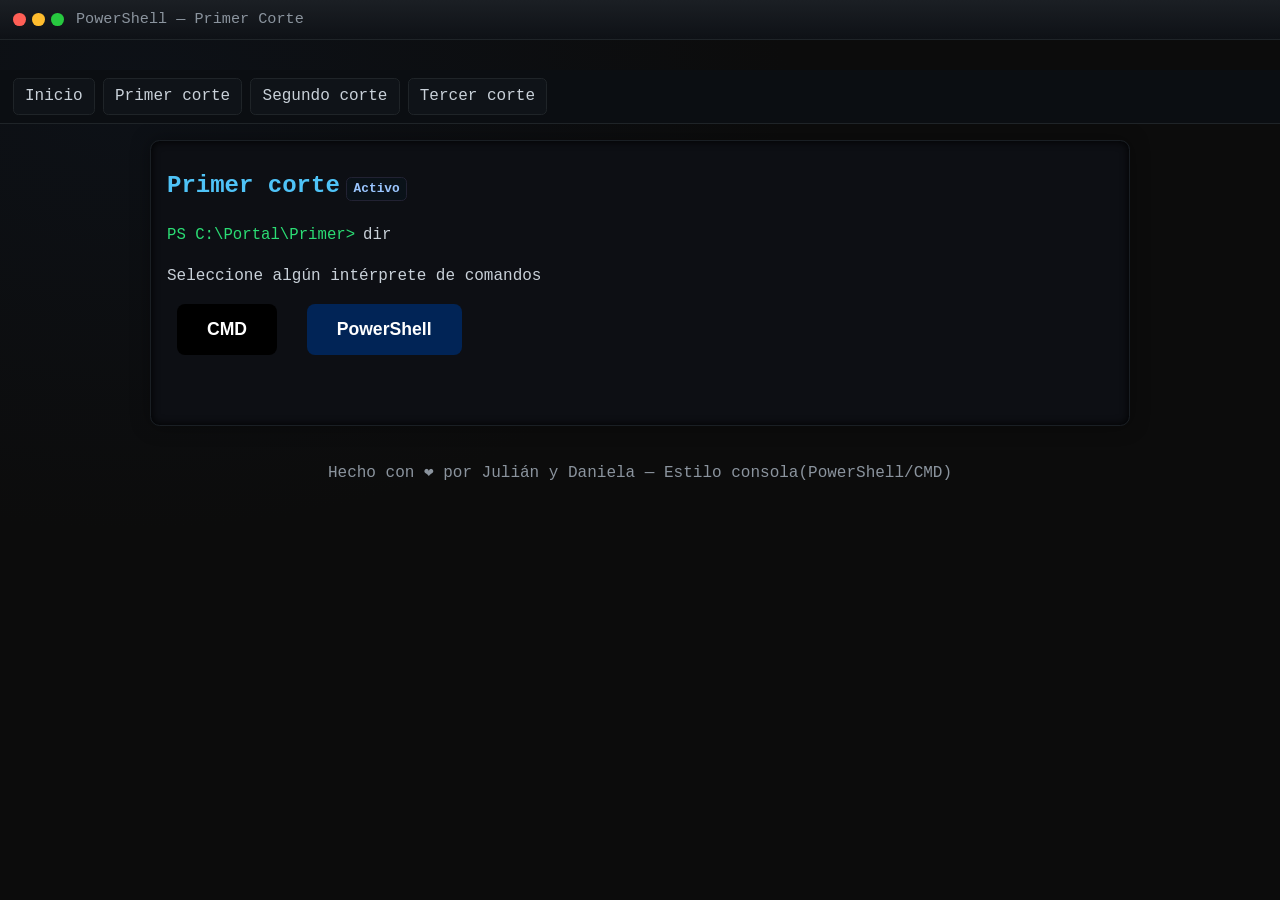
==== primer.html @ 41e444ce "Add: sitie_web" ====
<!DOCTYPE html>
<html lang="es">
<head>
  <meta charset="utf-8" />
  <meta name="viewport" content="width=device-width, initial-scale=1" />
  <title>Primer corte — Portal Consola</title>
  <link rel="stylesheet" href="Styles/base.css">
  <link rel="stylesheet" href="Styles/corte.css">
</head>
<body>
  <header class="titlebar">
    <div class="dots"><span class="dot dot-close"></span><span class="dot dot-min"></span><span class="dot dot-max"></span></div>
    <div class="title">PowerShell — Primer Corte</div>
  </header>

  <nav class="nav">
    <a class="nav-link" href="index.html">Inicio</a>
    <a class="nav-link" href="primer.html">Primer corte</a>
    <a class="nav-link" href="segundo.html">Segundo corte</a>
    <a class="nav-link" href="tercer.html">Tercer corte</a>
  </nav>

  <main class="console">
    <section class="section">
      <h2>Primer corte<span class="badge">Activo</span></h2>

      <div class="line">
        <span class="prompt">PS C:\Portal\Primer></span>
        <span>dir</span>
      </div>
      <div class="selector-principal">
        <p>Seleccione algún intérprete de comandos</p>
        <button id="btn-cmd" class="btn-terminal cmd">CMD</button>
        <button id="btn-ps" class="btn-terminal ps">PowerShell</button>
      </div>
      <div id="contenedor-categorias" class="menu-grid"></div>
    
    <section id="detalle-comando" class="ficha oculto">
      <h3 id="titulo-opcion"></h3>

      <div class="info-block">
        <strong>Descripción:</strong>
        <p id="desc"></p>
      </div>

      <div class="info-block">
        <strong>Sintaxis:</strong>
        <pre><code id="sintaxis"></code></pre>
      </div>

      <div class="info-block">
        <strong>Ejemplo:</strong>
        <pre><code id="ejemplo"></code></pre>
      </div>
    </section>
  </main>

  <footer class="footer">Hecho con ❤ por Julián y Daniela — Estilo consola(PowerShell/CMD)</footer>
  <script src="JS/common.js"></script>
</body>
</html>
---- Styles/base.css ----
:root{
  --bg: #0c0c0c;
  --panel:#0d0f14;
  --fg: #c9d1d9;
  --muted:#8b949e;
  --accent:#00ff88;    /* verde terminal */
  --accent-2:#4fc3f7;  /* cian PowerShell */
  --error:#ff4d4f;
  --warn:#ffd166;
  --ok:#7bd88f;
  --border:#1f2428;
  --prompt:#2bdc74;
  --link:#58a6ff;
}

* { box-sizing: border-box; }
html, body { height: 100%; margin: 0; }
body{
  background: radial-gradient(1200px 800px at 10% 10%, #0d1117 0%, var(--bg) 55%) fixed;
  color: var(--fg);
  font-family: ui-monospace, SFMono-Regular, Menlo, Consolas, "Liberation Mono", monospace;
  line-height: 1.5;
}

/* Window-like title bar */
.titlebar{
  display:flex; align-items:center; gap:.75rem;
  padding:.5rem .8rem;
  background: linear-gradient(180deg, #1b1f24 0%, #0e1116 100%);
  border-bottom:1px solid var(--border);
}
.dots{ display:flex; gap:.4rem; }
.dot{ width:.8rem; height:.8rem; border-radius:50%; display:inline-block; }
.dot-close{ background:#ff5f56; }
.dot-min{   background:#ffbd2e; }
.dot-max{   background:#27c93f; }
.title{ color:var(--muted); font-size:.95rem; white-space:nowrap; overflow:hidden; text-overflow:ellipsis; }

/* Nav */
.nav{
  display:flex; gap:.5rem; padding:.5rem .8rem;
  background:#0b0e12; border-bottom:1px solid var(--border);
  position: sticky; top:0; z-index: 20;
}
.nav a{
  color:var(--fg); text-decoration:none; padding:.35rem .7rem;
  border:1px solid var(--border); border-radius:.33rem; background:#0f1318;
}
.nav a:hover{ border-color:#24303a; background:#0f1720; }
.nav a.active{ outline:2px solid var(--accent-2); }

/* Console panel */
.console{
  max-width: 980px; margin: 1rem auto; padding: 1rem;
  background: var(--panel); border:1px solid #1a1f24; border-radius:.6rem;
  box-shadow: 0 0 0.5rem #000 inset, 0 0 1.2rem rgba(0,0,0,.35);
}

h1, h2{ color: var(--accent-2); margin-top:.2rem; }
.section{ padding: .5rem 0 1.5rem; border-bottom:1px dashed #1f2530; }
.section:last-child{ border-bottom:none; }

.line{
  display:flex; gap:.5rem; align-items: baseline;
  font-size: 0.98rem; margin:.25rem 0;
}
.prompt{ color: var(--prompt); white-space: nowrap; }

.output{
  margin:.35rem 0 .9rem; padding:.7rem .9rem;
  background: #0b1016; border:1px solid #131a22; border-radius:.35rem;
  color: #d1d5db; white-space: pre-wrap;
}
.output.success{ border-color:#0f2b1b; background:#0c1511; color: var(--ok); }
.output.info{    border-color:#0d1d29; background:#0a1219; color:#8ad1ff; }
.output.warning{ border-color:#2c2711; background:#161309; color: var(--warn); }
.output.error{   border-color:#2b1214; background:#17090a; color: var(--error); }
.table-like{
  background:#0b1016; border:1px solid #131a22; padding:.6rem .8rem; border-radius:.35rem;
}

.footer{
  text-align:center; color: var(--muted); padding: 1.2rem 0 2rem;
}

@media (max-width: 720px){
  .prompt{ max-width: 45vw; overflow: hidden; text-overflow: ellipsis; }
}

header { text-align: center; margin-bottom: 30px; }

/* Botones Principales */
.btn-terminal {
    padding: 15px 30px;
    font-size: 1.1rem;
    font-weight: bold;
    cursor: pointer;
    border: none;
    border-radius: 8px;
    margin: 0 10px;
    transition: transform 0.2s;
}

.btn-terminal:hover { transform: scale(1.05); }

.cmd { background-color: #000; color: #fff; } /* Estilo CMD */
.ps { background-color: #012456; color: #fff; } /* Estilo PowerShell azul */

/* Contenedor de Categorías (Botones secundarios) */
.menu-grid {
    display: flex;
    justify-content: center;
    flex-wrap: wrap;
    gap: 10px;
    margin-bottom: 30px;
}

.btn-categoria {
    padding: 10px 20px;
    background-color: #fff;
    border: 2px solid #ddd;
    border-radius: 20px;
    cursor: pointer;
    transition: all 0.3s;
}

.btn-categoria:hover {
    background-color: #e9ecef;
    border-color: #adb5bd;
}

/* Ficha Técnica */
.ficha {
    max-width: 700px;
    margin: 0 auto;
    background: #fff;
    padding: 25px;
    border-radius: 12px;
    box-shadow: 0 4px 15px rgba(0,0,0,0.1);
}

.oculto { display: none; } /* El JS quita esta clase al hacer clic */

.info-block {
  margin-bottom: 15px;
  padding: 12px;
  background: #0b1016;
  border: 1px solid #131a22;
  border-radius: 6px;
  color: #c9d1d9;
}

pre {
    background: #272822;
    color: #f8f8f2;
    padding: 15px;
    border-radius: 5px;
    overflow-x: auto;
}

code { font-family: 'Consolas', monospace; }
---- Styles/corte.css ----
/* Estilos específicos para páginas de cortes */
.badge {
  display:inline-block; padding:.1rem .4rem; border:1px solid #223; border-radius:.33rem;
  color:#9ac6ff; background:#0a1219; margin-left:.4rem; font-size:.8rem;
}
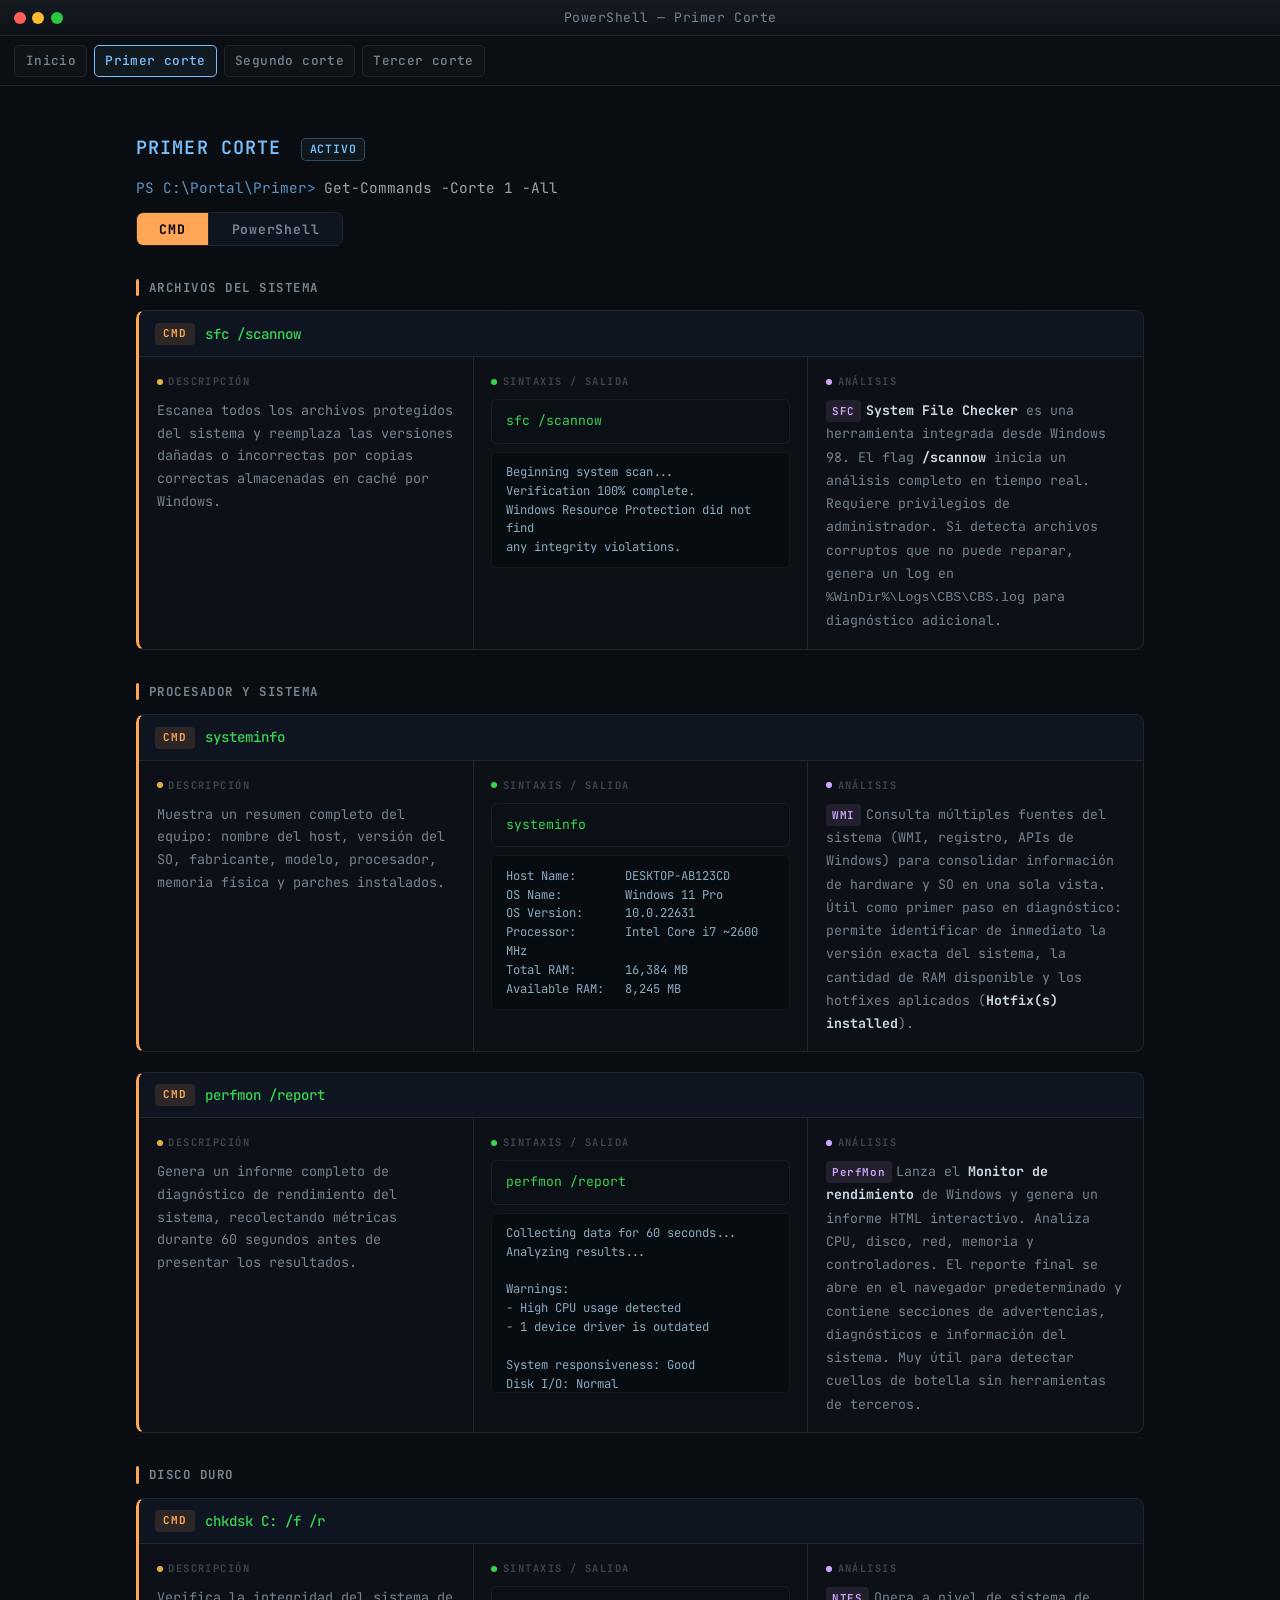
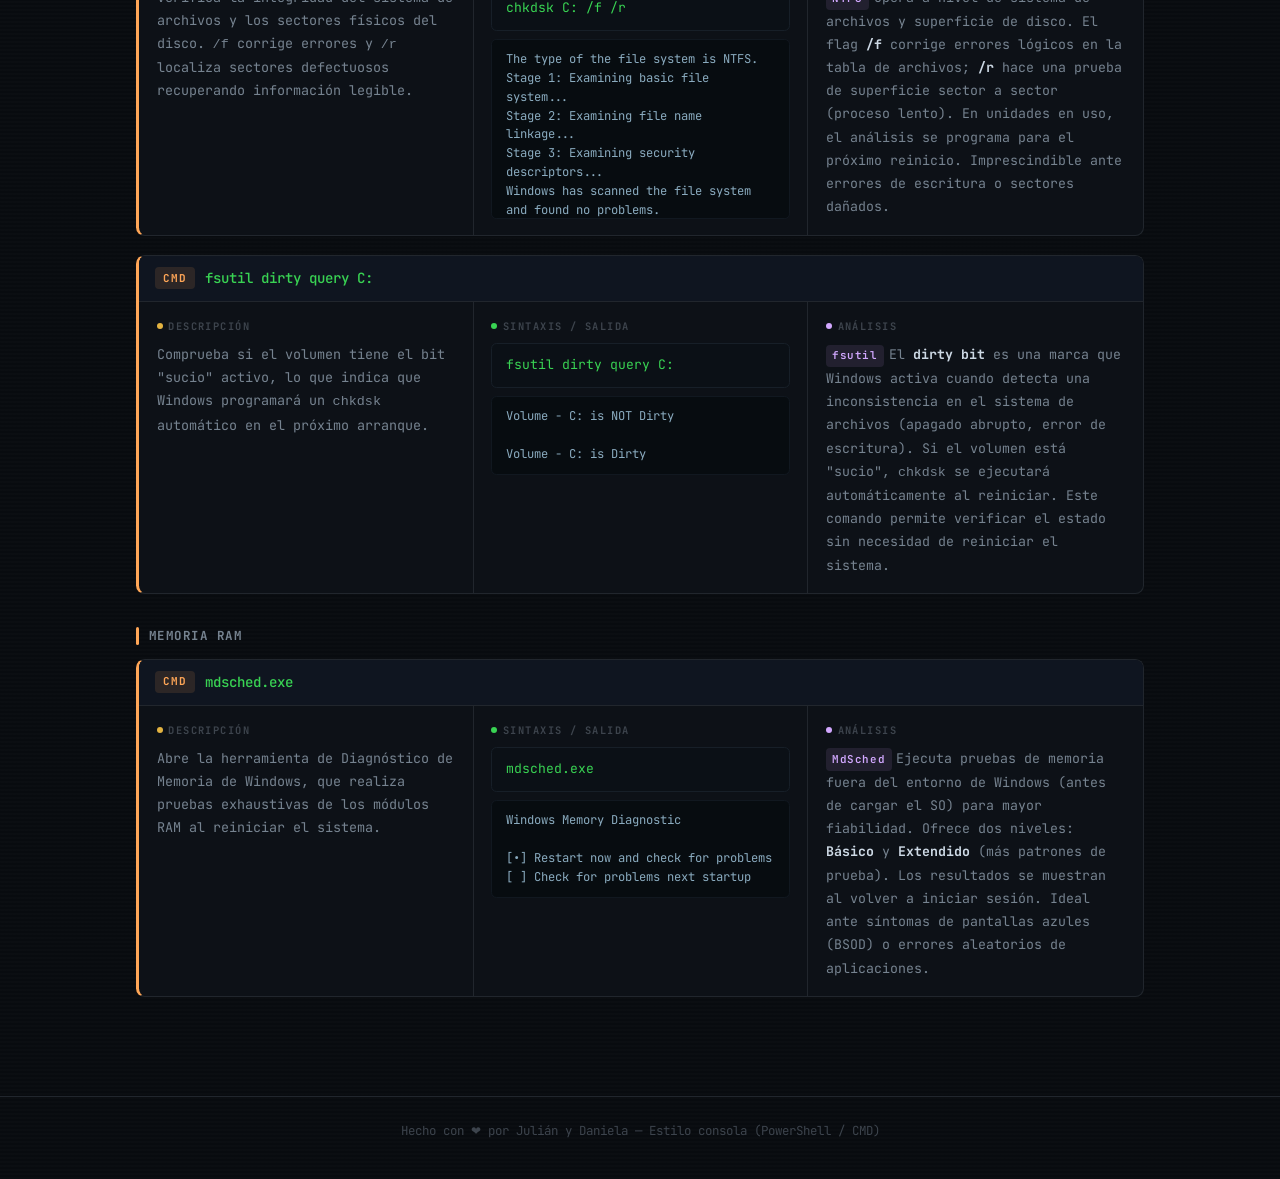
==== commit 1b3b3058: "ADD and FIX: Agregar tema de instalacion de windows, linux, y mejora de parto encomandos CMD" ====
--- a/primer.html
+++ b/primer.html
@@ -3,13 +3,18 @@
 <head>
   <meta charset="utf-8" />
   <meta name="viewport" content="width=device-width, initial-scale=1" />
-  <title>Primer corte — Portal Consola</title>
+  <title>Primer Corte — Portal Consola</title>
   <link rel="stylesheet" href="Styles/base.css">
   <link rel="stylesheet" href="Styles/corte.css">
 </head>
 <body>
+
   <header class="titlebar">
-    <div class="dots"><span class="dot dot-close"></span><span class="dot dot-min"></span><span class="dot dot-max"></span></div>
+    <div class="dots">
+      <span class="dot dot-close"></span>
+      <span class="dot dot-min"></span>
+      <span class="dot dot-max"></span>
+    </div>
     <div class="title">PowerShell — Primer Corte</div>
   </header>
 
@@ -22,40 +27,464 @@
 
   <main class="console">
     <section class="section">
-      <h2>Primer corte<span class="badge">Activo</span></h2>
+      <h2>Primer corte <span class="badge">Activo</span></h2>
 
       <div class="line">
-        <span class="prompt">PS C:\Portal\Primer></span>
-        <span>dir</span>
+        <span class="prompt-ps">PS C:\Portal\Primer&gt;</span>
+        <span>Get-Commands -Corte 1 -All</span>
       </div>
-      <div class="selector-principal">
-        <p>Seleccione algún intérprete de comandos</p>
-        <button id="btn-cmd" class="btn-terminal cmd">CMD</button>
-        <button id="btn-ps" class="btn-terminal ps">PowerShell</button>
+
+      <!-- Tab selector -->
+      <div class="terminal-tabs">
+        <button class="tab-btn cmd" id="tab-cmd">CMD</button>
+        <button class="tab-btn ps"  id="tab-ps">PowerShell</button>
       </div>
-      <div id="contenedor-categorias" class="menu-grid"></div>
-    
-    <section id="detalle-comando" class="ficha oculto">
-      <h3 id="titulo-opcion"></h3>
-
-      <div class="info-block">
-        <strong>Descripción:</strong>
-        <p id="desc"></p>
-      </div>
-
-      <div class="info-block">
-        <strong>Sintaxis:</strong>
-        <pre><code id="sintaxis"></code></pre>
-      </div>
-
-      <div class="info-block">
-        <strong>Ejemplo:</strong>
-        <pre><code id="ejemplo"></code></pre>
-      </div>
+
+
+      <!-- ══════════════════ CMD SECTION ══════════════════ -->
+      <div id="sec-cmd" class="shell-section">
+
+        <!-- Categoría: Archivos del sistema -->
+        <div class="category-header cmd"><h3>Archivos del sistema</h3></div>
+
+        <article class="cmd-card cmd-card-style">
+          <div class="cmd-card-head">
+            <span class="chip chip-cmd">CMD</span>
+            <span class="syntax-inline">sfc /scannow</span>
+          </div>
+          <div class="cmd-card-body">
+            <div class="cmd-col col-desc">
+              <div class="cmd-col-label">Descripción</div>
+              <p>Escanea todos los archivos protegidos del sistema y reemplaza las versiones dañadas
+              o incorrectas por copias correctas almacenadas en caché por Windows.</p>
+            </div>
+            <div class="cmd-col col-syntax">
+              <div class="cmd-col-label">Sintaxis / Salida</div>
+              <div class="syntax-block">sfc /scannow</div>
+              <div class="output-block" style="margin-top:.5rem">Beginning system scan...
+Verification 100% complete.
+Windows Resource Protection did not find
+any integrity violations.</div>
+            </div>
+            <div class="cmd-col col-analysis">
+              <div class="cmd-col-label">Análisis</div>
+              <div class="analysis-block">
+                <span class="tag">SFC</span><strong>System File Checker</strong> es una herramienta
+                integrada desde Windows 98. El flag <strong>/scannow</strong> inicia un análisis
+                completo en tiempo real. Requiere privilegios de administrador. Si detecta archivos
+                corruptos que no puede reparar, genera un log en
+                <code>%WinDir%\Logs\CBS\CBS.log</code> para diagnóstico adicional.
+              </div>
+            </div>
+          </div>
+        </article>
+
+
+        <!-- Categoría: Procesador y Sistema -->
+        <div class="category-header cmd"><h3>Procesador y Sistema</h3></div>
+
+        <article class="cmd-card cmd-card-style">
+          <div class="cmd-card-head">
+            <span class="chip chip-cmd">CMD</span>
+            <span class="syntax-inline">systeminfo</span>
+          </div>
+          <div class="cmd-card-body">
+            <div class="cmd-col col-desc">
+              <div class="cmd-col-label">Descripción</div>
+              <p>Muestra un resumen completo del equipo: nombre del host, versión del SO,
+              fabricante, modelo, procesador, memoria física y parches instalados.</p>
+            </div>
+            <div class="cmd-col col-syntax">
+              <div class="cmd-col-label">Sintaxis / Salida</div>
+              <div class="syntax-block">systeminfo</div>
+              <div class="output-block" style="margin-top:.5rem">Host Name:       DESKTOP-AB123CD
+OS Name:         Windows 11 Pro
+OS Version:      10.0.22631
+Processor:       Intel Core i7 ~2600 MHz
+Total RAM:       16,384 MB
+Available RAM:   8,245 MB</div>
+            </div>
+            <div class="cmd-col col-analysis">
+              <div class="cmd-col-label">Análisis</div>
+              <div class="analysis-block">
+                <span class="tag">WMI</span>Consulta múltiples fuentes del sistema (WMI, registro,
+                APIs de Windows) para consolidar información de hardware y SO en una sola vista.
+                Útil como primer paso en diagnóstico: permite identificar de inmediato la versión
+                exacta del sistema, la cantidad de RAM disponible y los hotfixes aplicados
+                (<strong>Hotfix(s) installed</strong>).
+              </div>
+            </div>
+          </div>
+        </article>
+
+        <article class="cmd-card cmd-card-style">
+          <div class="cmd-card-head">
+            <span class="chip chip-cmd">CMD</span>
+            <span class="syntax-inline">perfmon /report</span>
+          </div>
+          <div class="cmd-card-body">
+            <div class="cmd-col col-desc">
+              <div class="cmd-col-label">Descripción</div>
+              <p>Genera un informe completo de diagnóstico de rendimiento del sistema,
+              recolectando métricas durante 60 segundos antes de presentar los resultados.</p>
+            </div>
+            <div class="cmd-col col-syntax">
+              <div class="cmd-col-label">Sintaxis / Salida</div>
+              <div class="syntax-block">perfmon /report</div>
+              <div class="output-block" style="margin-top:.5rem">Collecting data for 60 seconds...
+Analyzing results...
+
+Warnings:
+- High CPU usage detected
+- 1 device driver is outdated
+
+System responsiveness: Good
+Disk I/O: Normal</div>
+            </div>
+            <div class="cmd-col col-analysis">
+              <div class="cmd-col-label">Análisis</div>
+              <div class="analysis-block">
+                <span class="tag">PerfMon</span>Lanza el <strong>Monitor de rendimiento</strong>
+                de Windows y genera un informe HTML interactivo. Analiza CPU, disco, red, memoria
+                y controladores. El reporte final se abre en el navegador predeterminado y contiene
+                secciones de advertencias, diagnósticos e información del sistema. Muy útil para
+                detectar cuellos de botella sin herramientas de terceros.
+              </div>
+            </div>
+          </div>
+        </article>
+
+
+        <!-- Categoría: Disco duro -->
+        <div class="category-header cmd"><h3>Disco duro</h3></div>
+
+        <article class="cmd-card cmd-card-style">
+          <div class="cmd-card-head">
+            <span class="chip chip-cmd">CMD</span>
+            <span class="syntax-inline">chkdsk C: /f /r</span>
+          </div>
+          <div class="cmd-card-body">
+            <div class="cmd-col col-desc">
+              <div class="cmd-col-label">Descripción</div>
+              <p>Verifica la integridad del sistema de archivos y los sectores físicos del disco.
+              <code>/f</code> corrige errores y <code>/r</code> localiza sectores defectuosos
+              recuperando información legible.</p>
+            </div>
+            <div class="cmd-col col-syntax">
+              <div class="cmd-col-label">Sintaxis / Salida</div>
+              <div class="syntax-block">chkdsk C: /f /r</div>
+              <div class="output-block" style="margin-top:.5rem">The type of the file system is NTFS.
+Stage 1: Examining basic file system...
+Stage 2: Examining file name linkage...
+Stage 3: Examining security descriptors...
+Windows has scanned the file system
+and found no problems.</div>
+            </div>
+            <div class="cmd-col col-analysis">
+              <div class="cmd-col-label">Análisis</div>
+              <div class="analysis-block">
+                <span class="tag">NTFS</span>Opera a nivel de sistema de archivos y superficie
+                de disco. El flag <strong>/f</strong> corrige errores lógicos en la tabla de
+                archivos; <strong>/r</strong> hace una prueba de superficie sector a sector
+                (proceso lento). En unidades en uso, el análisis se programa para el próximo
+                reinicio. Imprescindible ante errores de escritura o sectores dañados.
+              </div>
+            </div>
+          </div>
+        </article>
+
+        <article class="cmd-card cmd-card-style">
+          <div class="cmd-card-head">
+            <span class="chip chip-cmd">CMD</span>
+            <span class="syntax-inline">fsutil dirty query C:</span>
+          </div>
+          <div class="cmd-card-body">
+            <div class="cmd-col col-desc">
+              <div class="cmd-col-label">Descripción</div>
+              <p>Comprueba si el volumen tiene el bit "sucio" activo, lo que indica que Windows
+              programará un <code>chkdsk</code> automático en el próximo arranque.</p>
+            </div>
+            <div class="cmd-col col-syntax">
+              <div class="cmd-col-label">Sintaxis / Salida</div>
+              <div class="syntax-block">fsutil dirty query C:</div>
+              <div class="output-block" style="margin-top:.5rem">Volume - C: is NOT Dirty
+<!-- o bien: -->
+Volume - C: is Dirty</div>
+            </div>
+            <div class="cmd-col col-analysis">
+              <div class="cmd-col-label">Análisis</div>
+              <div class="analysis-block">
+                <span class="tag">fsutil</span>El <strong>dirty bit</strong> es una marca que
+                Windows activa cuando detecta una inconsistencia en el sistema de archivos
+                (apagado abrupto, error de escritura). Si el volumen está "sucio",
+                <code>chkdsk</code> se ejecutará automáticamente al reiniciar. Este comando
+                permite verificar el estado sin necesidad de reiniciar el sistema.
+              </div>
+            </div>
+          </div>
+        </article>
+
+
+        <!-- Categoría: Memoria RAM -->
+        <div class="category-header cmd"><h3>Memoria RAM</h3></div>
+
+        <article class="cmd-card cmd-card-style">
+          <div class="cmd-card-head">
+            <span class="chip chip-cmd">CMD</span>
+            <span class="syntax-inline">mdsched.exe</span>
+          </div>
+          <div class="cmd-card-body">
+            <div class="cmd-col col-desc">
+              <div class="cmd-col-label">Descripción</div>
+              <p>Abre la herramienta de Diagnóstico de Memoria de Windows, que realiza pruebas
+              exhaustivas de los módulos RAM al reiniciar el sistema.</p>
+            </div>
+            <div class="cmd-col col-syntax">
+              <div class="cmd-col-label">Sintaxis / Salida</div>
+              <div class="syntax-block">mdsched.exe</div>
+              <div class="output-block" style="margin-top:.5rem">Windows Memory Diagnostic
+
+[•] Restart now and check for problems
+[ ] Check for problems next startup</div>
+            </div>
+            <div class="cmd-col col-analysis">
+              <div class="cmd-col-label">Análisis</div>
+              <div class="analysis-block">
+                <span class="tag">MdSched</span>Ejecuta pruebas de memoria fuera del entorno de
+                Windows (antes de cargar el SO) para mayor fiabilidad. Ofrece dos niveles:
+                <strong>Básico</strong> y <strong>Extendido</strong> (más patrones de prueba).
+                Los resultados se muestran al volver a iniciar sesión. Ideal ante síntomas de
+                pantallas azules (BSOD) o errores aleatorios de aplicaciones.
+              </div>
+            </div>
+          </div>
+        </article>
+
+      </div><!-- /sec-cmd -->
+
+
+      <!-- ══════════════════ POWERSHELL SECTION ══════════════════ -->
+      <div id="sec-ps" class="shell-section">
+
+        <!-- Categoría: Programas instalados -->
+        <div class="category-header"><h3>Programas instalados y actualizaciones</h3></div>
+
+        <article class="cmd-card ps-card">
+          <div class="cmd-card-head">
+            <span class="chip chip-ps">PS</span>
+            <span class="syntax-inline">Get-WmiObject Win32_Product | Select Name, Version</span>
+          </div>
+          <div class="cmd-card-body">
+            <div class="cmd-col col-desc">
+              <div class="cmd-col-label">Descripción</div>
+              <p>Lista todos los programas instalados en el sistema mediante la clase WMI
+              <code>Win32_Product</code>, mostrando nombre y versión de cada uno.</p>
+            </div>
+            <div class="cmd-col col-syntax">
+              <div class="cmd-col-label">Sintaxis / Salida</div>
+              <div class="syntax-block">Get-WmiObject Win32_Product `
+  | Select Name, Version</div>
+              <div class="output-block" style="margin-top:.5rem">Name                   Version
+----                   -------
+Google Chrome          121.0.0
+Microsoft Office 365   16.0.0
+Git                    2.44.0</div>
+            </div>
+            <div class="cmd-col col-analysis">
+              <div class="cmd-col-label">Análisis</div>
+              <div class="analysis-block">
+                <span class="tag">WMI</span><code>Win32_Product</code> consulta el instalador
+                de Windows (MSI) directamente. <strong>Nota:</strong> este cmdlet puede ser
+                lento porque valida cada paquete durante la consulta. Para listados rápidos,
+                se prefiere <code>Get-Package</code> o consultar el registro. El operador
+                <strong>|</strong> (pipeline) pasa los objetos al filtro <code>Select</code>.
+              </div>
+            </div>
+          </div>
+        </article>
+
+        <article class="cmd-card ps-card">
+          <div class="cmd-card-head">
+            <span class="chip chip-ps">PS</span>
+            <span class="syntax-inline">Get-Package</span>
+          </div>
+          <div class="cmd-card-body">
+            <div class="cmd-col col-desc">
+              <div class="cmd-col-label">Descripción</div>
+              <p>Lista los paquetes y aplicaciones instaladas usando PackageManagement (OneGet),
+              incluyendo fuentes como MSI, Chocolatey o winget.</p>
+            </div>
+            <div class="cmd-col col-syntax">
+              <div class="cmd-col-label">Sintaxis / Salida</div>
+              <div class="syntax-block">Get-Package</div>
+              <div class="output-block" style="margin-top:.5rem">Name      Version  Source
+----      -------  ------
+7zip      19.00    Programs
+Git       2.44.0   Programs
+VSCode    1.87.0   Programs</div>
+            </div>
+            <div class="cmd-col col-analysis">
+              <div class="cmd-col-label">Análisis</div>
+              <div class="analysis-block">
+                <span class="tag">PackageMgmt</span>A diferencia de <code>Win32_Product</code>,
+                <strong>Get-Package</strong> es significativamente más rápido al no lanzar el
+                proceso de validación MSI. Permite filtrar por proveedor con
+                <code>-ProviderName</code> o buscar un paquete específico con
+                <code>-Name "nombre"</code>. Útil para auditorías de software.
+              </div>
+            </div>
+          </div>
+        </article>
+
+        <article class="cmd-card ps-card">
+          <div class="cmd-card-head">
+            <span class="chip chip-ps">PS</span>
+            <span class="syntax-inline">Get-WindowsUpdateLog</span>
+          </div>
+          <div class="cmd-card-body">
+            <div class="cmd-col col-desc">
+              <div class="cmd-col-label">Descripción</div>
+              <p>Convierte los registros ETL de Windows Update en un archivo de texto legible
+              (.log) y lo guarda en el escritorio del usuario actual.</p>
+            </div>
+            <div class="cmd-col col-syntax">
+              <div class="cmd-col-label">Sintaxis / Salida</div>
+              <div class="syntax-block">Get-WindowsUpdateLog</div>
+              <div class="output-block" style="margin-top:.5rem">Windows Update log successfully
+written to:
+C:\Users\Admin\Desktop\
+  WindowsUpdate.log</div>
+            </div>
+            <div class="cmd-col col-analysis">
+              <div class="cmd-col-label">Análisis</div>
+              <div class="analysis-block">
+                <span class="tag">ETW</span>Windows almacena los registros de actualización en
+                formato binario ETL (Event Tracing for Windows). Este cmdlet los convierte a
+                texto plano usando símbolos de depuración. El log resultante permite rastrear
+                descargas fallidas, errores de instalación y el historial completo de parches
+                aplicados al sistema.
+              </div>
+            </div>
+          </div>
+        </article>
+
+
+        <!-- Categoría: Procesador y sistema -->
+        <div class="category-header"><h3>Procesador y Sistema</h3></div>
+
+        <article class="cmd-card ps-card">
+          <div class="cmd-card-head">
+            <span class="chip chip-ps">PS</span>
+            <span class="syntax-inline">Get-WmiObject Win32_Processor | Select Name, NumberOfCores…</span>
+          </div>
+          <div class="cmd-card-body">
+            <div class="cmd-col col-desc">
+              <div class="cmd-col-label">Descripción</div>
+              <p>Obtiene información detallada del procesador: nombre, número de núcleos
+              físicos, hilos lógicos y velocidad máxima de reloj.</p>
+            </div>
+            <div class="cmd-col col-syntax">
+              <div class="cmd-col-label">Sintaxis / Salida</div>
+              <div class="syntax-block">Get-WmiObject Win32_Processor `
+  | Select Name,
+           NumberOfCores,
+           NumberOfLogicalProcessors</div>
+              <div class="output-block" style="margin-top:.5rem">Name              : Intel Core i7-10750H
+NumberOfCores     : 6
+LogicalProcessors : 12
+MaxClockSpeed     : 2600</div>
+            </div>
+            <div class="cmd-col col-analysis">
+              <div class="cmd-col-label">Análisis</div>
+              <div class="analysis-block">
+                <span class="tag">CIM/WMI</span>La clase <code>Win32_Processor</code> expone más
+                de 40 propiedades del CPU. La diferencia entre
+                <strong>NumberOfCores</strong> (físicos) y
+                <strong>NumberOfLogicalProcessors</strong> (hilos) indica si el procesador
+                usa Hyper-Threading. Aquí 6 núcleos → 12 hilos lógicos confirma HT activo.
+                Útil para ajustar procesos de paralelización.
+              </div>
+            </div>
+          </div>
+        </article>
+
+        <article class="cmd-card ps-card">
+          <div class="cmd-card-head">
+            <span class="chip chip-ps">PS</span>
+            <span class="syntax-inline">Get-ComputerInfo</span>
+          </div>
+          <div class="cmd-card-body">
+            <div class="cmd-col col-desc">
+              <div class="cmd-col-label">Descripción</div>
+              <p>Devuelve un objeto con más de 200 propiedades del sistema: versión de Windows,
+              nombre del equipo, memoria total, número de procesadores y mucho más.</p>
+            </div>
+            <div class="cmd-col col-syntax">
+              <div class="cmd-col-label">Sintaxis / Salida</div>
+              <div class="syntax-block">Get-ComputerInfo</div>
+              <div class="output-block" style="margin-top:.5rem">WindowsProductName   : Windows 11 Pro
+WindowsVersion       : 22H2
+CsName               : DESKTOP-AB123CD
+CsTotalPhysicalMemory: 17179869184
+CsProcessorCount     : 1</div>
+            </div>
+            <div class="cmd-col col-analysis">
+              <div class="cmd-col-label">Análisis</div>
+              <div class="analysis-block">
+                <span class="tag">CIM</span>Introducido en PowerShell 5.1, reemplaza múltiples
+                consultas WMI por una sola llamada consolidada. <strong>CsTotalPhysicalMemory</strong>
+                devuelve bytes (17 179 869 184 B = 16 GB). Para filtrar propiedades específicas
+                se puede combinar con <code>Select-Object -Property "Cs*"</code>. Muy eficiente
+                para inventario automatizado de equipos.
+              </div>
+            </div>
+          </div>
+        </article>
+
+
+        <!-- Categoría: Memoria RAM -->
+        <div class="category-header"><h3>Memoria RAM</h3></div>
+
+        <article class="cmd-card ps-card">
+          <div class="cmd-card-head">
+            <span class="chip chip-ps">PS</span>
+            <span class="syntax-inline">Get-Counter '\Memory\Available MBytes'</span>
+          </div>
+          <div class="cmd-card-body">
+            <div class="cmd-col col-desc">
+              <div class="cmd-col-label">Descripción</div>
+              <p>Consulta en tiempo real el contador de rendimiento de memoria disponible,
+              devolviendo el valor actual en megabytes junto al timestamp de la medición.</p>
+            </div>
+            <div class="cmd-col col-syntax">
+              <div class="cmd-col-label">Sintaxis / Salida</div>
+              <div class="syntax-block">Get-Counter '\Memory\Available MBytes'</div>
+              <div class="output-block" style="margin-top:.5rem">Timestamp          CounterSamples
+---------          --------------
+19/04/2026 10:15   \\DESKTOP\memory\
+                   available mbytes:
+                   8245</div>
+            </div>
+            <div class="cmd-col col-analysis">
+              <div class="cmd-col-label">Análisis</div>
+              <div class="analysis-block">
+                <span class="tag">PerfCounter</span>Accede directamente a los
+                <strong>contadores de rendimiento</strong> de Windows (misma fuente que el
+                Monitor de rendimiento). Para monitoreo continuo se puede usar el parámetro
+                <code>-Continuous</code> o <code>-SampleInterval 5 -MaxSamples 12</code>
+                para tomar 12 muestras cada 5 segundos. Ideal para scripts de alerta de
+                memoria en servidores.
+              </div>
+            </div>
+          </div>
+        </article>
+
+      </div><!-- /sec-ps -->
+
     </section>
   </main>
 
-  <footer class="footer">Hecho con ❤ por Julián y Daniela — Estilo consola(PowerShell/CMD)</footer>
+  <footer class="footer">Hecho con ❤ por Julián y Daniela — Estilo consola (PowerShell / CMD)</footer>
   <script src="JS/common.js"></script>
 </body>
 </html>
--- a/Styles/base.css
+++ b/Styles/base.css
@@ -1,161 +1,195 @@
-:root{
-  --bg: #0c0c0c;
-  --panel:#0d0f14;
-  --fg: #c9d1d9;
-  --muted:#8b949e;
-  --accent:#00ff88;    /* verde terminal */
-  --accent-2:#4fc3f7;  /* cian PowerShell */
-  --error:#ff4d4f;
-  --warn:#ffd166;
-  --ok:#7bd88f;
-  --border:#1f2428;
-  --prompt:#2bdc74;
-  --link:#58a6ff;
+@import url('https://fonts.googleapis.com/css2?family=JetBrains+Mono:wght@300;400;500;600;700&family=Fira+Code:wght@300;400;500&display=swap');
+
+:root {
+  --bg:        #080b0f;
+  --panel:     #0d1117;
+  --panel-2:   #0f1520;
+  --fg:        #cdd9e5;
+  --muted:     #768390;
+  --faint:     #3d444d;
+  --accent:    #39d353;   /* verde git */
+  --accent-2:  #79c0ff;   /* azul PS */
+  --accent-3:  #ffa657;   /* naranja CMD */
+  --error:     #ff7b72;
+  --warn:      #e3b341;
+  --ok:        #56d364;
+  --border:    #21262d;
+  --border-2:  #30363d;
+  --prompt-ps: #79c0ff;
+  --prompt-cmd:#ffa657;
+  --glow-ps:   rgba(121,192,255,0.12);
+  --glow-cmd:  rgba(255,166,87,0.12);
+  --glow-ok:   rgba(57,211,83,0.08);
 }
 
-* { box-sizing: border-box; }
-html, body { height: 100%; margin: 0; }
-body{
-  background: radial-gradient(1200px 800px at 10% 10%, #0d1117 0%, var(--bg) 55%) fixed;
+*, *::before, *::after { box-sizing: border-box; margin: 0; padding: 0; }
+
+html { scroll-behavior: smooth; }
+
+body {
+  background: var(--bg);
   color: var(--fg);
-  font-family: ui-monospace, SFMono-Regular, Menlo, Consolas, "Liberation Mono", monospace;
-  line-height: 1.5;
+  font-family: 'JetBrains Mono', 'Fira Code', ui-monospace, monospace;
+  line-height: 1.6;
+  min-height: 100vh;
+  /* Subtle scanline texture */
+  background-image:
+    repeating-linear-gradient(
+      0deg,
+      transparent,
+      transparent 2px,
+      rgba(255,255,255,0.012) 2px,
+      rgba(255,255,255,0.012) 4px
+    );
 }
 
-/* Window-like title bar */
-.titlebar{
-  display:flex; align-items:center; gap:.75rem;
-  padding:.5rem .8rem;
-  background: linear-gradient(180deg, #1b1f24 0%, #0e1116 100%);
-  border-bottom:1px solid var(--border);
+/* ─── Titlebar ─── */
+.titlebar {
+  display: flex;
+  align-items: center;
+  gap: .75rem;
+  padding: .45rem .9rem;
+  background: linear-gradient(180deg, #161b22 0%, #0d1117 100%);
+  border-bottom: 1px solid var(--border);
+  position: sticky;
+  top: 0;
+  z-index: 100;
 }
-.dots{ display:flex; gap:.4rem; }
-.dot{ width:.8rem; height:.8rem; border-radius:50%; display:inline-block; }
-.dot-close{ background:#ff5f56; }
-.dot-min{   background:#ffbd2e; }
-.dot-max{   background:#27c93f; }
-.title{ color:var(--muted); font-size:.95rem; white-space:nowrap; overflow:hidden; text-overflow:ellipsis; }
-
-/* Nav */
-.nav{
-  display:flex; gap:.5rem; padding:.5rem .8rem;
-  background:#0b0e12; border-bottom:1px solid var(--border);
-  position: sticky; top:0; z-index: 20;
-}
-.nav a{
-  color:var(--fg); text-decoration:none; padding:.35rem .7rem;
-  border:1px solid var(--border); border-radius:.33rem; background:#0f1318;
-}
-.nav a:hover{ border-color:#24303a; background:#0f1720; }
-.nav a.active{ outline:2px solid var(--accent-2); }
-
-/* Console panel */
-.console{
-  max-width: 980px; margin: 1rem auto; padding: 1rem;
-  background: var(--panel); border:1px solid #1a1f24; border-radius:.6rem;
-  box-shadow: 0 0 0.5rem #000 inset, 0 0 1.2rem rgba(0,0,0,.35);
+.dots { display: flex; gap: .38rem; }
+.dot  { width: .75rem; height: .75rem; border-radius: 50%; }
+.dot-close { background: #ff5f57; }
+.dot-min   { background: #febc2e; }
+.dot-max   { background: #28c840; }
+.title {
+  color: var(--muted);
+  font-size: .82rem;
+  font-weight: 400;
+  letter-spacing: .04em;
+  flex: 1;
+  text-align: center;
+  user-select: none;
 }
 
-h1, h2{ color: var(--accent-2); margin-top:.2rem; }
-.section{ padding: .5rem 0 1.5rem; border-bottom:1px dashed #1f2530; }
-.section:last-child{ border-bottom:none; }
-
-.line{
-  display:flex; gap:.5rem; align-items: baseline;
-  font-size: 0.98rem; margin:.25rem 0;
+/* ─── Nav ─── */
+.nav {
+  display: flex;
+  gap: .4rem;
+  padding: .5rem .9rem;
+  background: #0b0e13;
+  border-bottom: 1px solid var(--border);
+  position: sticky;
+  top: 37px;
+  z-index: 90;
+  overflow-x: auto;
 }
-.prompt{ color: var(--prompt); white-space: nowrap; }
-
-.output{
-  margin:.35rem 0 .9rem; padding:.7rem .9rem;
-  background: #0b1016; border:1px solid #131a22; border-radius:.35rem;
-  color: #d1d5db; white-space: pre-wrap;
+.nav-link {
+  color: var(--muted);
+  text-decoration: none;
+  padding: .3rem .65rem;
+  border: 1px solid var(--border);
+  border-radius: .3rem;
+  background: #0f1318;
+  font-size: .8rem;
+  font-weight: 500;
+  letter-spacing: .03em;
+  white-space: nowrap;
+  transition: color .15s, border-color .15s, background .15s;
 }
-.output.success{ border-color:#0f2b1b; background:#0c1511; color: var(--ok); }
-.output.info{    border-color:#0d1d29; background:#0a1219; color:#8ad1ff; }
-.output.warning{ border-color:#2c2711; background:#161309; color: var(--warn); }
-.output.error{   border-color:#2b1214; background:#17090a; color: var(--error); }
-.table-like{
-  background:#0b1016; border:1px solid #131a22; padding:.6rem .8rem; border-radius:.35rem;
+.nav-link:hover {
+  color: var(--fg);
+  border-color: var(--border-2);
+  background: #161b22;
+}
+.nav-link.active {
+  color: var(--accent-2);
+  border-color: var(--accent-2);
+  background: rgba(121,192,255,.06);
 }
 
-.footer{
-  text-align:center; color: var(--muted); padding: 1.2rem 0 2rem;
+/* ─── Console wrapper ─── */
+.console {
+  max-width: 1040px;
+  margin: 1.5rem auto 3rem;
+  padding: 0 1rem;
 }
 
-@media (max-width: 720px){
-  .prompt{ max-width: 45vw; overflow: hidden; text-overflow: ellipsis; }
+/* ─── Section ─── */
+.section {
+  padding: 1.5rem 0 2rem;
+  border-bottom: 1px solid var(--border);
+}
+.section:last-child { border-bottom: none; }
+
+h1, h2 {
+  color: var(--accent-2);
+  font-size: 1.15rem;
+  font-weight: 600;
+  letter-spacing: .06em;
+  text-transform: uppercase;
+  margin-bottom: .85rem;
+}
+h3 {
+  color: var(--fg);
+  font-size: 1rem;
+  font-weight: 500;
+  margin-bottom: .5rem;
 }
 
-header { text-align: center; margin-bottom: 30px; }
+/* ─── Prompt line ─── */
+.line {
+  display: flex;
+  gap: .5rem;
+  align-items: baseline;
+  font-size: .9rem;
+  margin: .3rem 0;
+  opacity: .75;
+}
+.prompt-ps  { color: var(--prompt-ps); white-space: nowrap; }
+.prompt-cmd { color: var(--prompt-cmd); white-space: nowrap; }
+.prompt     { color: var(--accent); white-space: nowrap; }
 
-/* Botones Principales */
-.btn-terminal {
-    padding: 15px 30px;
-    font-size: 1.1rem;
-    font-weight: bold;
-    cursor: pointer;
-    border: none;
-    border-radius: 8px;
-    margin: 0 10px;
-    transition: transform 0.2s;
+/* ─── Output block ─── */
+.output {
+  margin: .4rem 0 .8rem;
+  padding: .75rem 1rem;
+  background: #0b1016;
+  border: 1px solid #171f28;
+  border-radius: .4rem;
+  color: #c9d1d9;
+  white-space: pre-wrap;
+  font-size: .88rem;
+}
+.output.success { border-color: #0f2b1b; background: #0b1510; color: var(--ok); }
+.output.info    { border-color: #0d1d29; background: #0a1219; color: #8ad1ff; }
+.output.warning { border-color: #2c2711; background: #161309; color: var(--warn); }
+.output.error   { border-color: #2b1214; background: #17090a; color: var(--error); }
+.output.lead {
+  font-size: .92rem;
+  border-left: 3px solid var(--accent-2);
+  line-height: 1.8;
 }
 
-.btn-terminal:hover { transform: scale(1.05); }
-
-.cmd { background-color: #000; color: #fff; } /* Estilo CMD */
-.ps { background-color: #012456; color: #fff; } /* Estilo PowerShell azul */
-
-/* Contenedor de Categorías (Botones secundarios) */
-.menu-grid {
-    display: flex;
-    justify-content: center;
-    flex-wrap: wrap;
-    gap: 10px;
-    margin-bottom: 30px;
+/* ─── Badge ─── */
+.badge {
+  display: inline-block;
+  padding: .1rem .45rem;
+  border: 1px solid rgba(121,192,255,.3);
+  border-radius: .3rem;
+  color: var(--accent-2);
+  background: rgba(121,192,255,.06);
+  margin-left: .5rem;
+  font-size: .72rem;
+  font-weight: 600;
+  letter-spacing: .08em;
+  text-transform: uppercase;
+  vertical-align: middle;
 }
 
-.btn-categoria {
-    padding: 10px 20px;
-    background-color: #fff;
-    border: 2px solid #ddd;
-    border-radius: 20px;
-    cursor: pointer;
-    transition: all 0.3s;
+/* ─── Footer ─── */
+.footer {
+  text-align: center;
+  color: var(--faint);
+  font-size: .78rem;
+  padding: 1.5rem 0 2.5rem;
+  border-top: 1px solid var(--border);
 }
-
-.btn-categoria:hover {
-    background-color: #e9ecef;
-    border-color: #adb5bd;
-}
-
-/* Ficha Técnica */
-.ficha {
-    max-width: 700px;
-    margin: 0 auto;
-    background: #fff;
-    padding: 25px;
-    border-radius: 12px;
-    box-shadow: 0 4px 15px rgba(0,0,0,0.1);
-}
-
-.oculto { display: none; } /* El JS quita esta clase al hacer clic */
-
-.info-block {
-  margin-bottom: 15px;
-  padding: 12px;
-  background: #0b1016;
-  border: 1px solid #131a22;
-  border-radius: 6px;
-  color: #c9d1d9;
-}
-
-pre {
-    background: #272822;
-    color: #f8f8f2;
-    padding: 15px;
-    border-radius: 5px;
-    overflow-x: auto;
-}
-
-code { font-family: 'Consolas', monospace; }
--- a/Styles/corte.css
+++ b/Styles/corte.css
@@ -1,5 +1,194 @@
-/* Estilos específicos para páginas de cortes */
-.badge {
-  display:inline-block; padding:.1rem .4rem; border:1px solid #223; border-radius:.33rem;
-  color:#9ac6ff; background:#0a1219; margin-left:.4rem; font-size:.8rem;
-}+/* corte.css — páginas de cortes */
+
+/* ─── Tab selector: CMD / PS ─── */
+.terminal-tabs {
+  display: flex;
+  gap: 0;
+  border: 1px solid var(--border);
+  border-radius: .45rem;
+  overflow: hidden;
+  width: fit-content;
+  margin: .8rem 0 1.5rem;
+}
+.tab-btn {
+  padding: .45rem 1.4rem;
+  font-family: inherit;
+  font-size: .82rem;
+  font-weight: 700;
+  letter-spacing: .06em;
+  cursor: pointer;
+  border: none;
+  background: var(--panel-2);
+  color: var(--muted);
+  transition: background .18s, color .18s;
+}
+.tab-btn.cmd  { border-right: 1px solid var(--border); }
+.tab-btn.cmd.active { background: var(--accent-3); color: #000; }
+.tab-btn.ps.active  { background: var(--accent-2); color: #000; }
+.tab-btn:not(.active):hover { background: #161b22; color: var(--fg); }
+
+/* ─── Category header ─── */
+.category-header {
+  display: flex;
+  align-items: center;
+  gap: .6rem;
+  margin: 2rem 0 .8rem;
+}
+.category-header::before {
+  content: '';
+  display: inline-block;
+  width: 3px;
+  height: 1.1rem;
+  border-radius: 2px;
+  background: var(--accent-2);
+  flex-shrink: 0;
+}
+.category-header.cmd::before { background: var(--accent-3); }
+.category-header h3 {
+  font-size: .78rem;
+  font-weight: 700;
+  letter-spacing: .12em;
+  text-transform: uppercase;
+  color: var(--muted);
+  margin: 0;
+}
+
+/* ─── Command card ─── */
+.cmd-card {
+  background: var(--panel);
+  border: 1px solid var(--border);
+  border-radius: .55rem;
+  margin-bottom: 1.2rem;
+  overflow: hidden;
+  transition: border-color .2s;
+}
+.cmd-card:hover { border-color: var(--border-2); }
+.cmd-card.ps-card  { border-left: 3px solid var(--accent-2); }
+.cmd-card.cmd-card-style { border-left: 3px solid var(--accent-3); }
+
+/* card header */
+.cmd-card-head {
+  display: flex;
+  align-items: center;
+  gap: .6rem;
+  padding: .7rem 1rem;
+  background: #0f1520;
+  border-bottom: 1px solid var(--border);
+}
+.cmd-card-head .chip {
+  font-size: .68rem;
+  font-weight: 700;
+  letter-spacing: .1em;
+  text-transform: uppercase;
+  padding: .15rem .5rem;
+  border-radius: .25rem;
+}
+.chip-ps  { background: rgba(121,192,255,.12); color: var(--accent-2); }
+.chip-cmd { background: rgba(255,166,87,.12);  color: var(--accent-3); }
+
+.cmd-card-head .syntax-inline {
+  font-size: .88rem;
+  color: var(--accent);
+  font-weight: 500;
+  flex: 1;
+  overflow: hidden;
+  text-overflow: ellipsis;
+  white-space: nowrap;
+}
+
+/* card body — 3 columns on desktop */
+.cmd-card-body {
+  display: grid;
+  grid-template-columns: 1fr 1fr 1fr;
+  gap: 0;
+}
+@media (max-width: 800px) {
+  .cmd-card-body { grid-template-columns: 1fr; }
+}
+
+.cmd-col {
+  padding: 1rem 1.1rem;
+  border-right: 1px solid var(--border);
+}
+.cmd-col:last-child { border-right: none; }
+
+.cmd-col-label {
+  font-size: .65rem;
+  font-weight: 700;
+  letter-spacing: .14em;
+  text-transform: uppercase;
+  color: var(--faint);
+  margin-bottom: .55rem;
+  display: flex;
+  align-items: center;
+  gap: .35rem;
+}
+.cmd-col-label::before {
+  content: '';
+  display: inline-block;
+  width: 6px; height: 6px;
+  border-radius: 50%;
+}
+.col-desc .cmd-col-label::before   { background: var(--warn); }
+.col-syntax .cmd-col-label::before { background: var(--accent); }
+.col-output .cmd-col-label::before { background: var(--accent-2); }
+.col-analysis .cmd-col-label::before { background: #d2a8ff; }
+
+.cmd-col p {
+  font-size: .84rem;
+  color: var(--muted);
+  line-height: 1.7;
+}
+
+/* Syntax block */
+.syntax-block {
+  background: #0b1016;
+  border: 1px solid #171f28;
+  border-radius: .35rem;
+  padding: .7rem .85rem;
+  font-size: .82rem;
+  color: var(--accent);
+  white-space: pre-wrap;
+  word-break: break-all;
+  line-height: 1.55;
+}
+
+/* Output / ejemplo block */
+.output-block {
+  background: #070c10;
+  border: 1px solid #111820;
+  border-radius: .35rem;
+  padding: .65rem .85rem;
+  font-size: .76rem;
+  color: #8aabbf;
+  white-space: pre-wrap;
+  line-height: 1.55;
+  max-height: 180px;
+  overflow-y: auto;
+  scrollbar-width: thin;
+  scrollbar-color: var(--border) transparent;
+}
+
+/* Analysis block */
+.analysis-block {
+  font-size: .83rem;
+  color: var(--muted);
+  line-height: 1.75;
+}
+.analysis-block strong { color: var(--fg); }
+.analysis-block .tag {
+  display: inline-block;
+  font-size: .68rem;
+  font-weight: 600;
+  padding: .1rem .4rem;
+  border-radius: .25rem;
+  margin-right: .3rem;
+  background: rgba(210,168,255,.1);
+  color: #d2a8ff;
+  letter-spacing: .05em;
+}
+
+/* ─── Section hidden by tab ─── */
+.shell-section { display: none; }
+.shell-section.visible { display: block; }
+/* ─── Otros estilos específicos para esta página (corte) ─── */
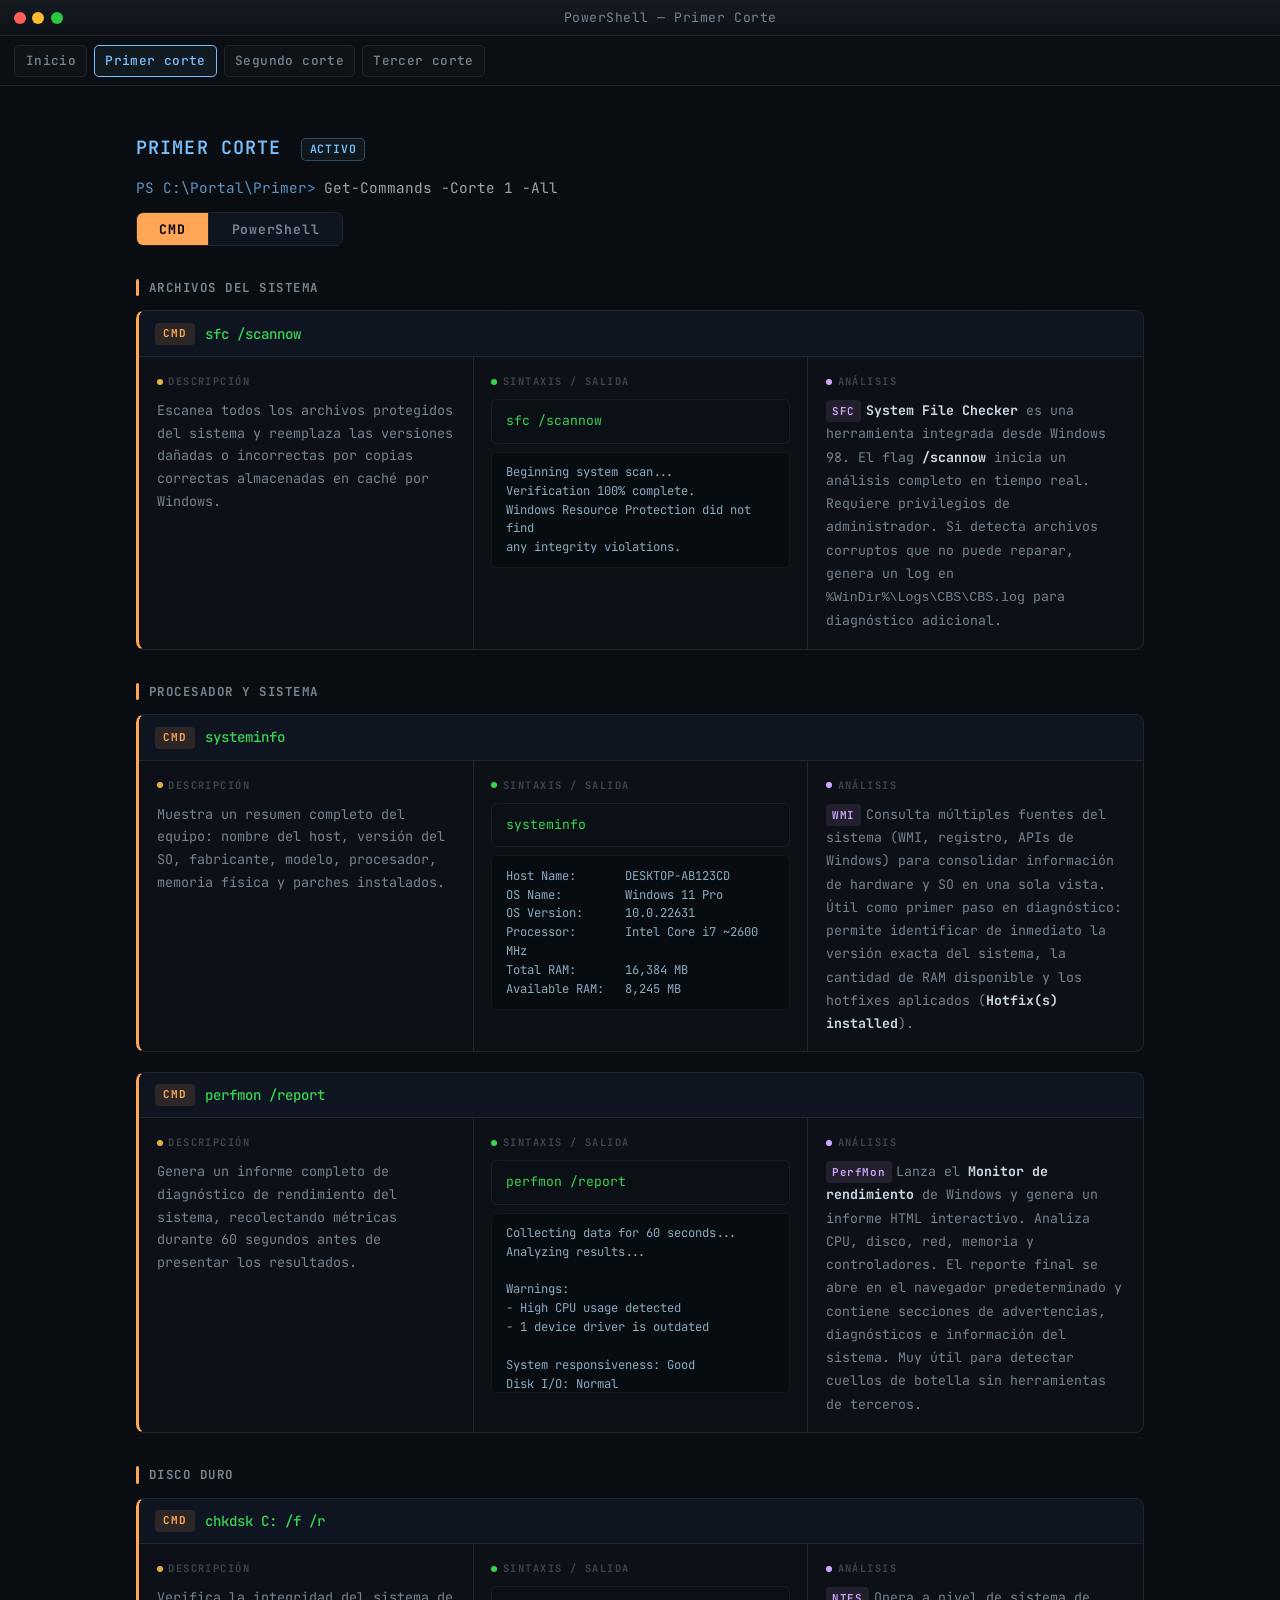
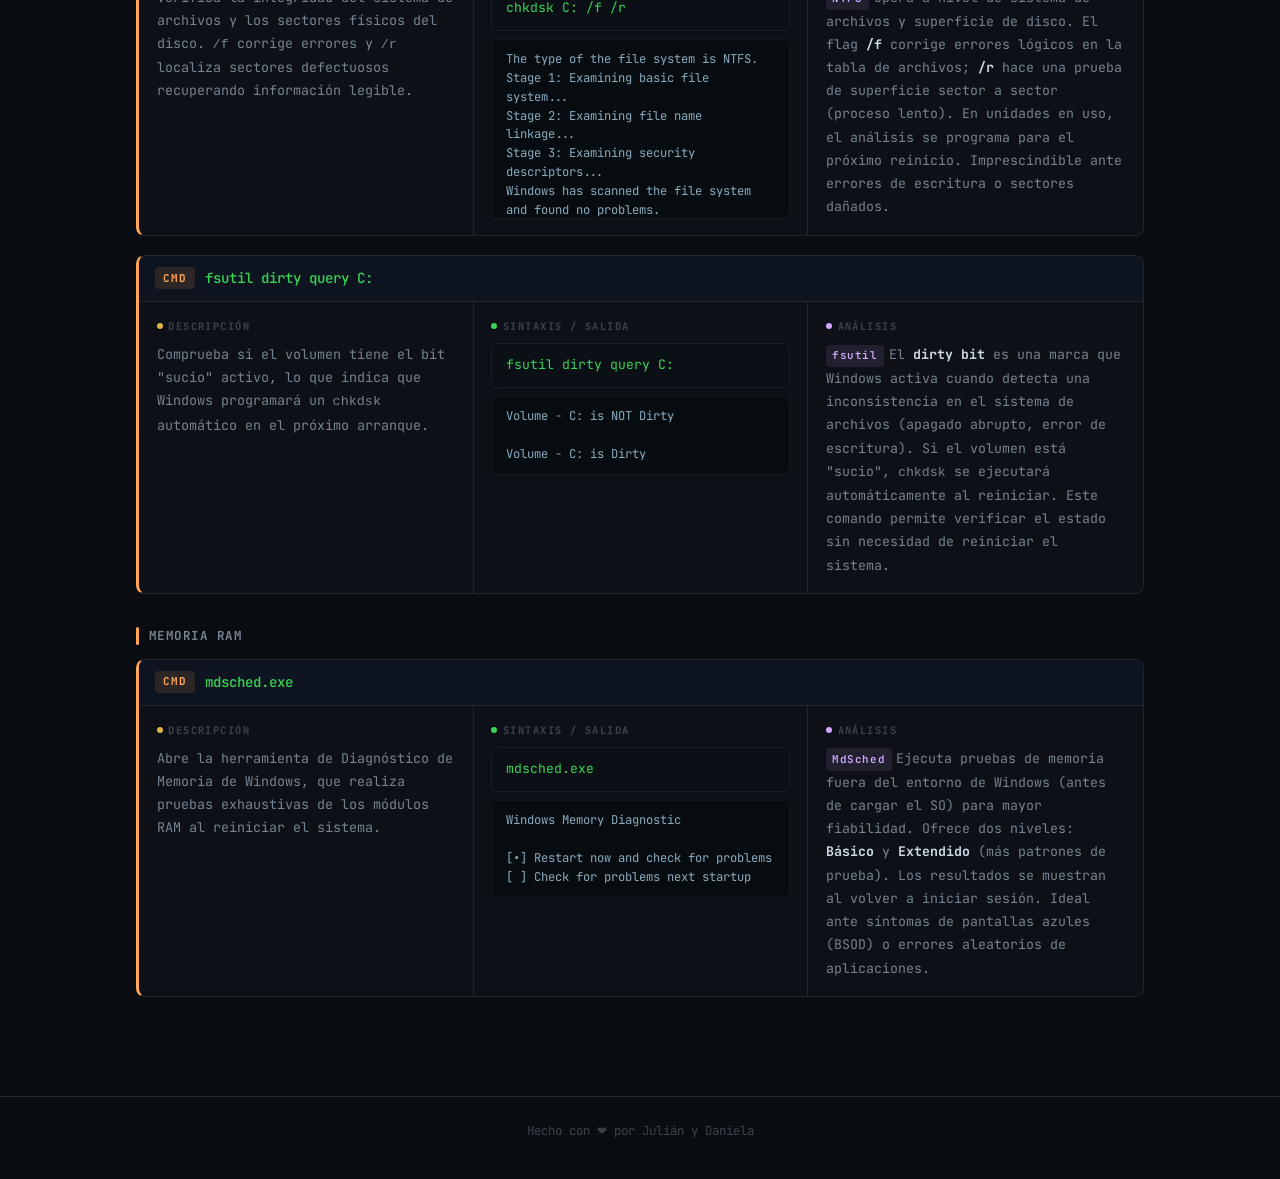
==== commit d7137fa3: "Cambios nuevos" ====
--- a/primer.html
+++ b/primer.html
@@ -484,7 +484,7 @@
     </section>
   </main>
 
-  <footer class="footer">Hecho con ❤ por Julián y Daniela — Estilo consola (PowerShell / CMD)</footer>
+  <footer class="footer">Hecho con ❤ por Julián y Daniela</footer>
   <script src="JS/common.js"></script>
 </body>
 </html>
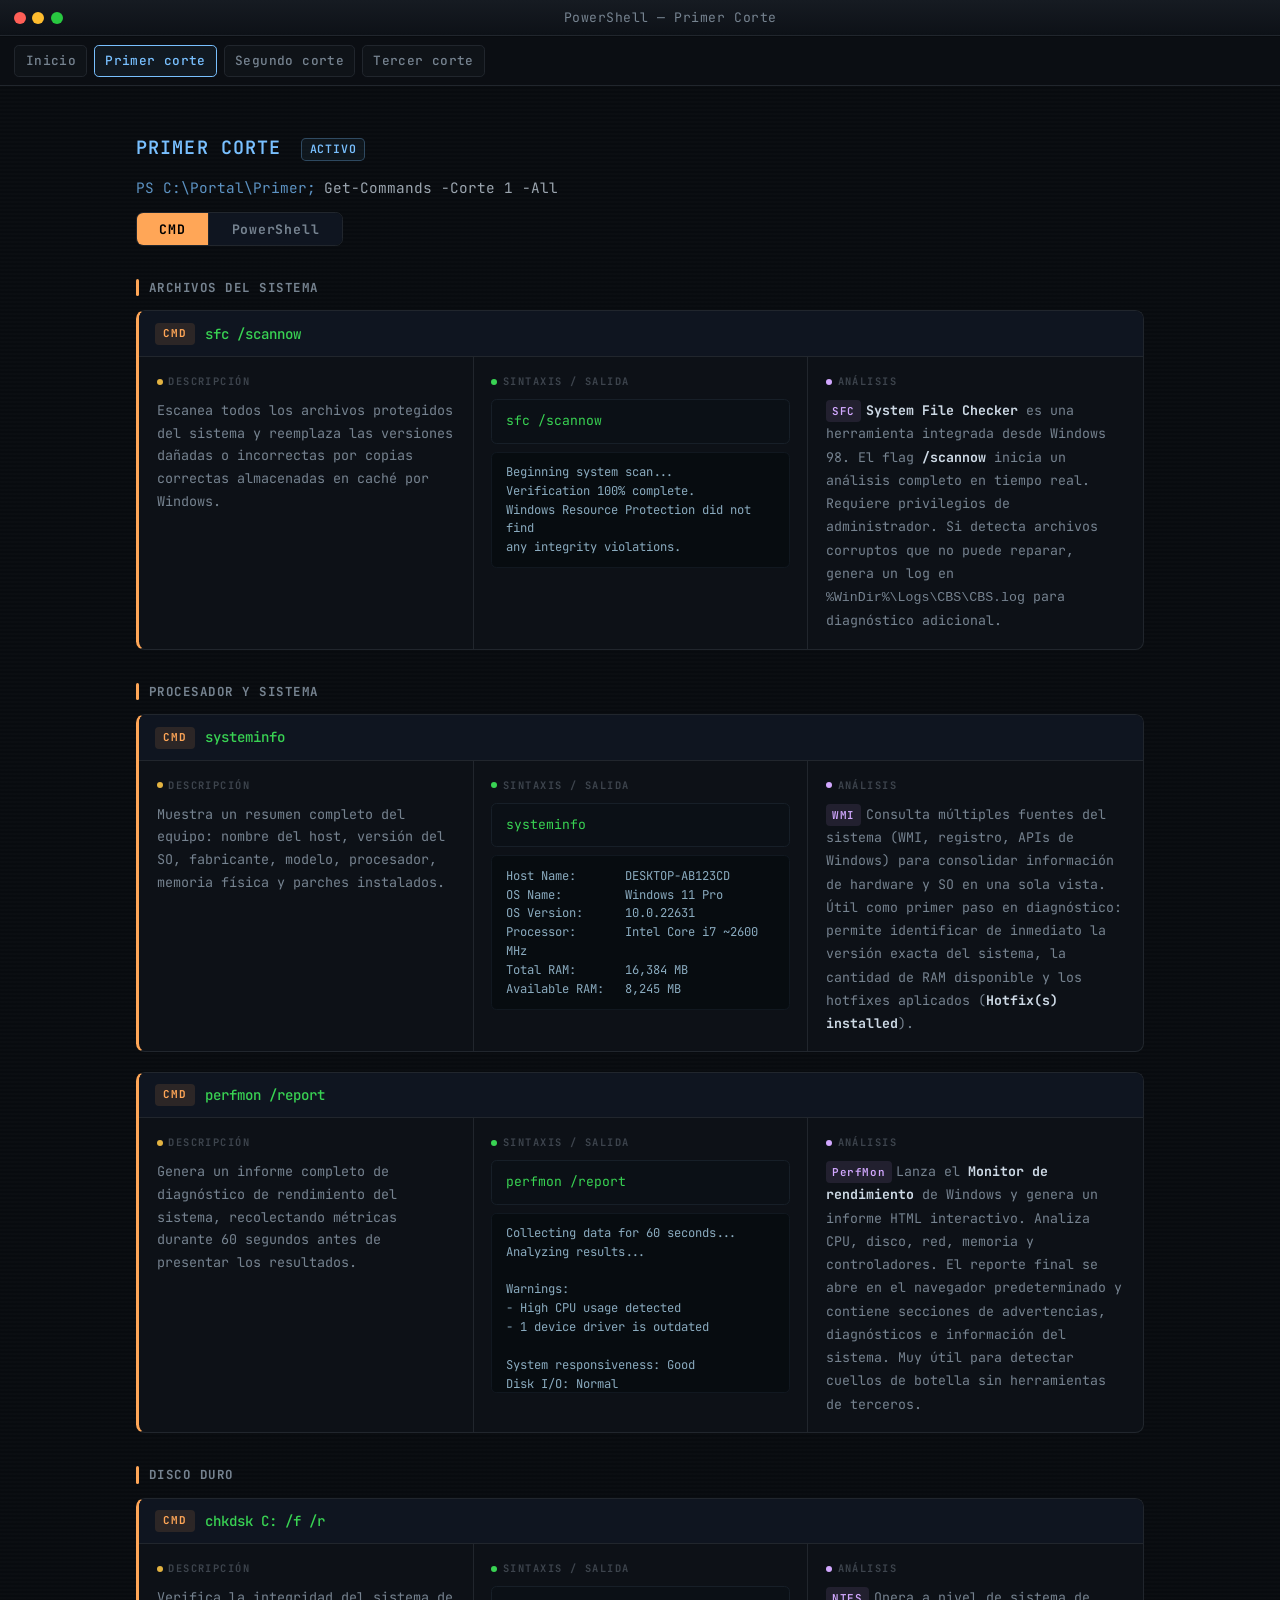
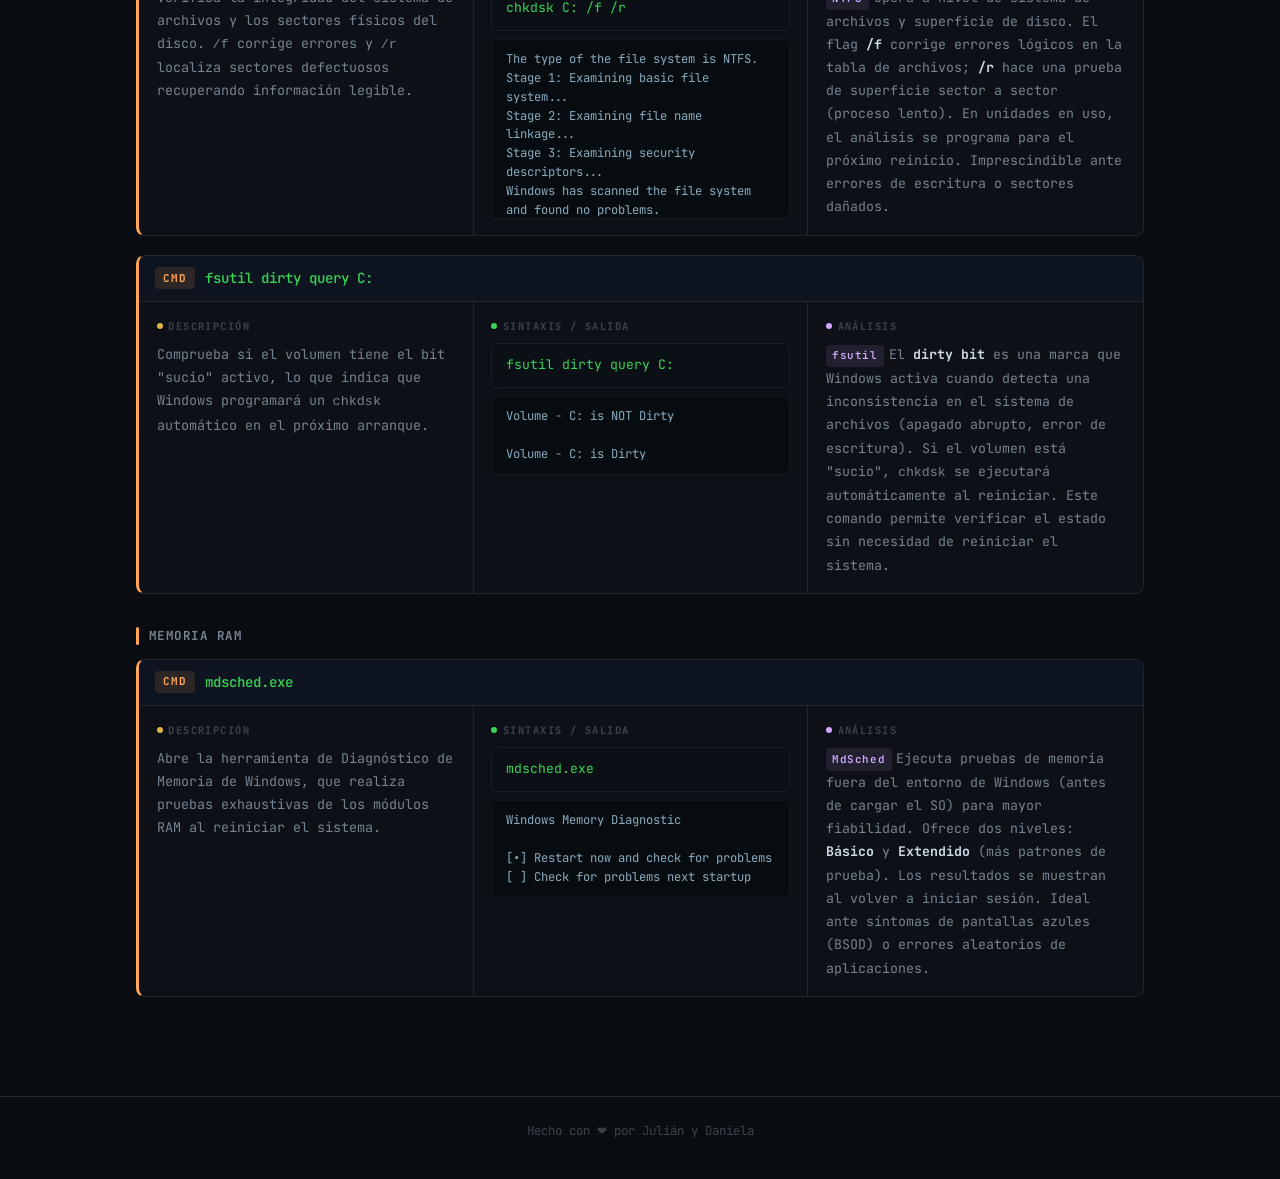
==== commit 35b4acdc: "Mejoras de cambios" ====
--- a/primer.html
+++ b/primer.html
@@ -30,7 +30,7 @@
       <h2>Primer corte <span class="badge">Activo</span></h2>
 
       <div class="line">
-        <span class="prompt-ps">PS C:\Portal\Primer&gt;</span>
+        <span class="prompt-ps">PS C:\Portal\Primer;</span>
         <span>Get-Commands -Corte 1 -All</span>
       </div>
 
